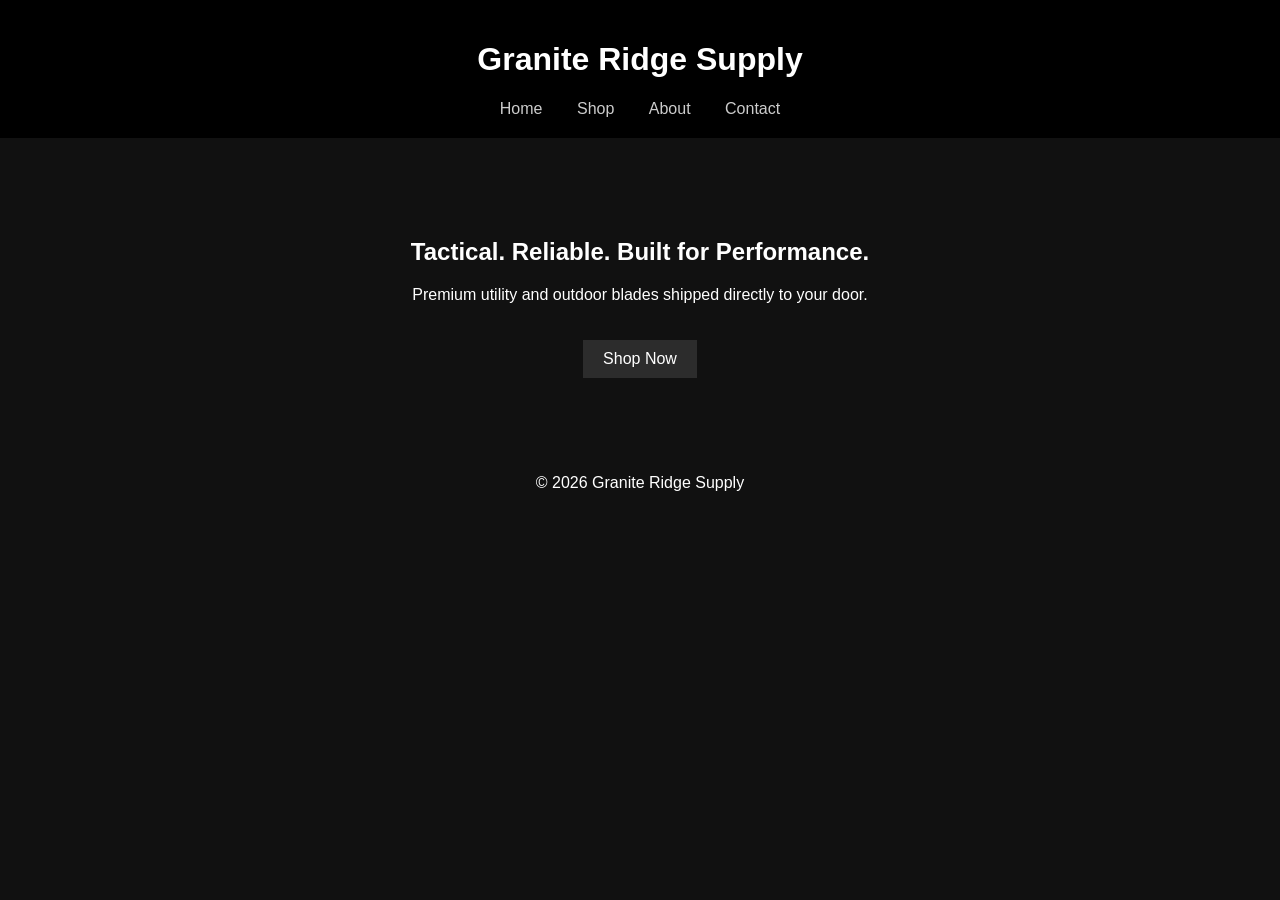
==== index.html @ 8416ae8d "Add files via upload" ====
<!DOCTYPE html>
<html lang="en">
<head>
    <meta charset="UTF-8">
    <title>Granite Ridge Supply | Tactical & Utility Blades</title>
    <link rel="stylesheet" href="assets/css/style.css">
</head>
<body>

<header>
    <h1>Granite Ridge Supply</h1>
    <nav>
        <a href="index.html">Home</a>
        <a href="shop.html">Shop</a>
        <a href="about.html">About</a>
        <a href="contact.html">Contact</a>
    </nav>
</header>

<section class="hero">
    <h2>Tactical. Reliable. Built for Performance.</h2>
    <p>Premium utility and outdoor blades shipped directly to your door.</p>
    <a href="shop.html" class="btn">Shop Now</a>
</section>

<footer>
    <p>© 2026 Granite Ridge Supply</p>
</footer>

</body>
</html>
---- assets/css/style.css ----
body {
    font-family: Arial, sans-serif;
    margin: 0;
    background: #111;
    color: #fff;
    text-align: center;
}

header {
    background: #000;
    padding: 20px;
}

nav a {
    color: #ccc;
    margin: 0 15px;
    text-decoration: none;
}

nav a:hover {
    color: #fff;
}

.hero {
    padding: 80px 20px;
}

.btn {
    background: #2c2c2c;
    padding: 10px 20px;
    color: white;
    text-decoration: none;
    display: inline-block;
    margin-top: 20px;
}

.product-grid {
    display: flex;
    justify-content: center;
    gap: 20px;
    flex-wrap: wrap;
}

.product-card {
    background: #1a1a1a;
    padding: 20px;
    width: 250px;
}
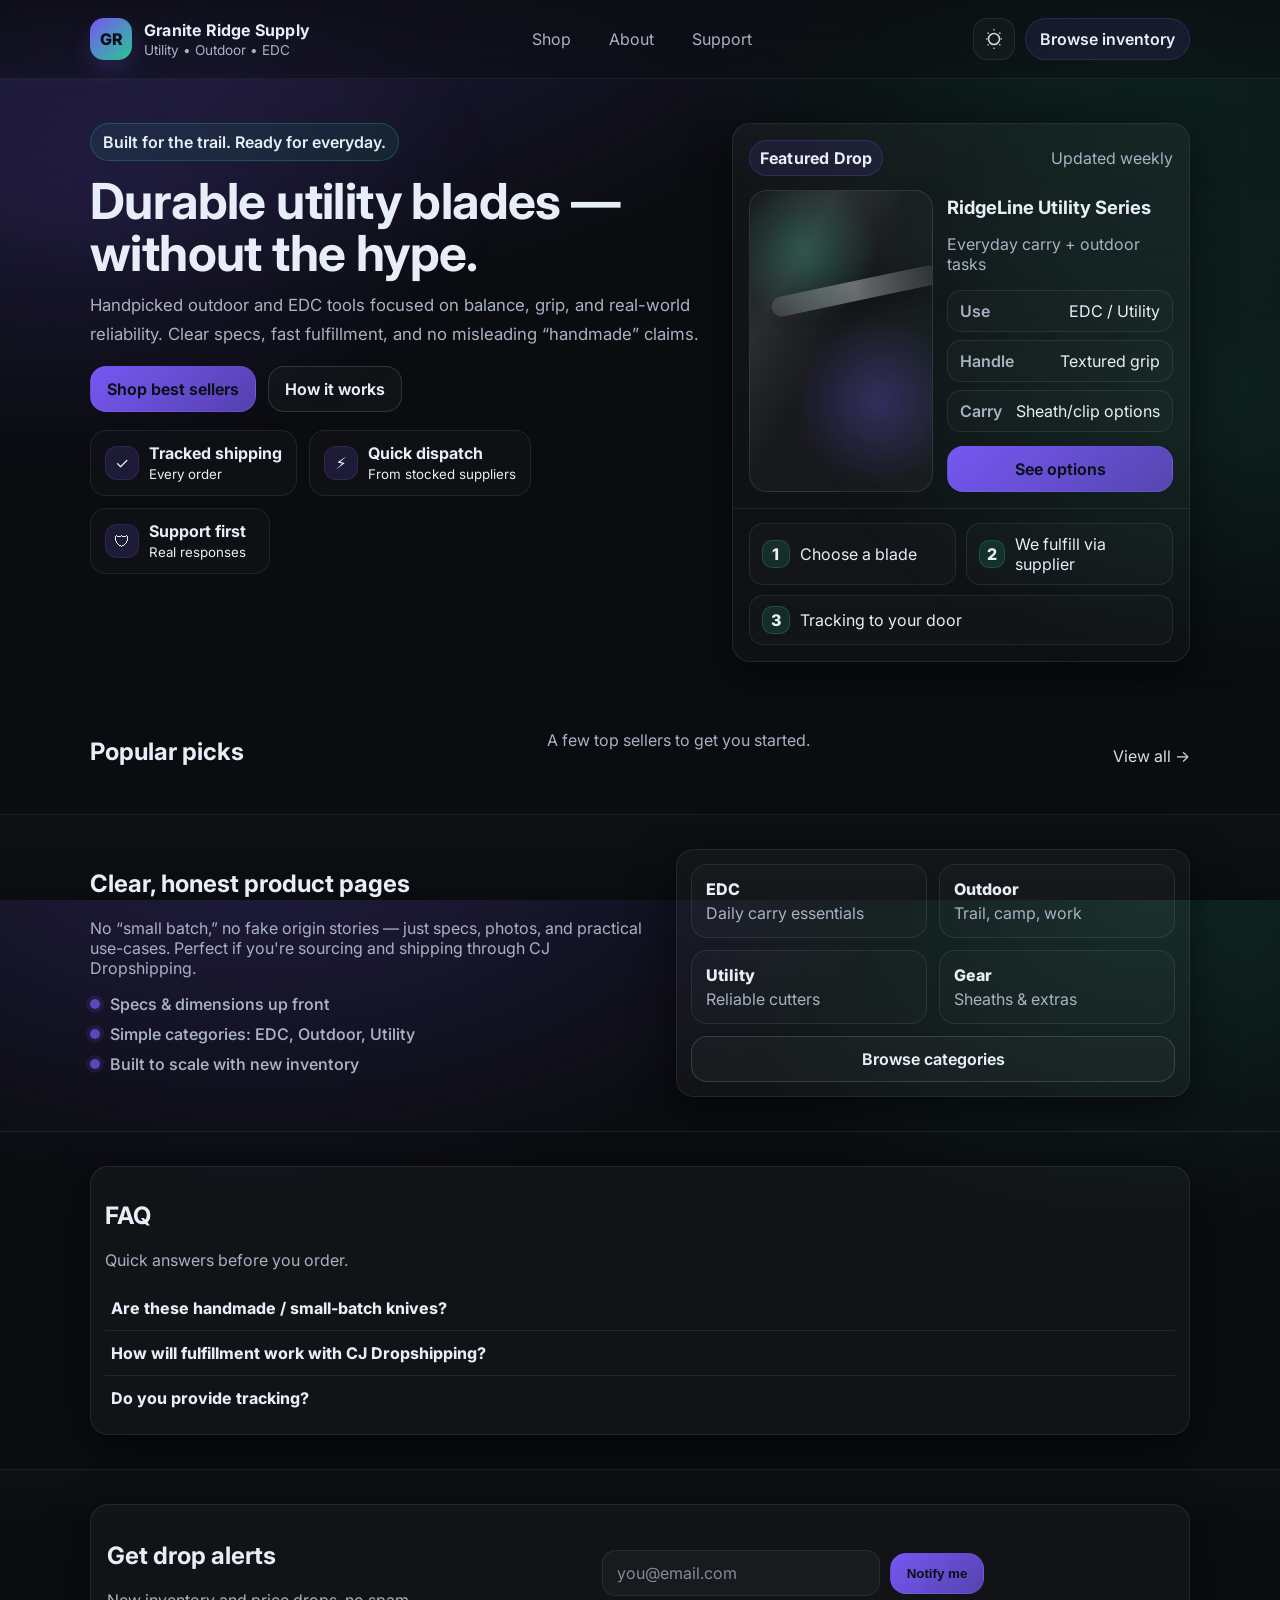
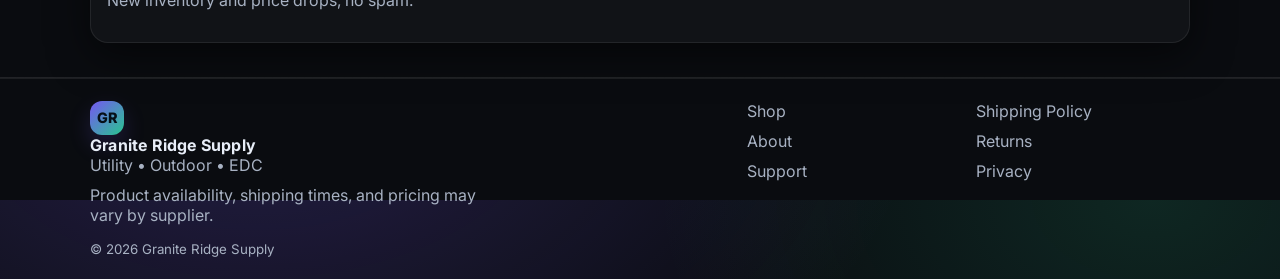
==== commit 2f01ee4a: "Add files via upload" ====
--- a/index.html
+++ b/index.html
@@ -1,31 +1,251 @@
 <!DOCTYPE html>
 <html lang="en">
 <head>
-    <meta charset="UTF-8">
-    <title>Granite Ridge Supply | Tactical & Utility Blades</title>
-    <link rel="stylesheet" href="assets/css/style.css">
+  <meta charset="UTF-8" />
+  <meta name="viewport" content="width=device-width, initial-scale=1" />
+  <title>Granite Ridge Supply | Utility & Outdoor Blades</title>
+  <meta name="description" content="Utility and outdoor blades selected for durability, performance, and everyday carry." />
+  <link rel="preconnect" href="https://fonts.googleapis.com">
+  <link rel="preconnect" href="https://fonts.gstatic.com" crossorigin>
+  <link href="https://fonts.googleapis.com/css2?family=Inter:wght@300;400;500;600;700&display=swap" rel="stylesheet">
+  <link rel="stylesheet" href="assets/css/style.css" />
 </head>
 <body>
-
-<header>
-    <h1>Granite Ridge Supply</h1>
-    <nav>
-        <a href="index.html">Home</a>
+  <div class="bg-glow" aria-hidden="true"></div>
+
+  <header class="site-header">
+    <div class="container header-inner">
+      <a class="brand" href="index.html" aria-label="Granite Ridge Supply home">
+        <span class="brand-mark">GR</span>
+        <span class="brand-text">
+          <span class="brand-name">Granite Ridge Supply</span>
+          <span class="brand-tag">Utility • Outdoor • EDC</span>
+        </span>
+      </a>
+
+      <nav class="nav" aria-label="Primary">
         <a href="shop.html">Shop</a>
         <a href="about.html">About</a>
-        <a href="contact.html">Contact</a>
-    </nav>
-</header>
-
-<section class="hero">
-    <h2>Tactical. Reliable. Built for Performance.</h2>
-    <p>Premium utility and outdoor blades shipped directly to your door.</p>
-    <a href="shop.html" class="btn">Shop Now</a>
-</section>
-
-<footer>
-    <p>© 2026 Granite Ridge Supply</p>
-</footer>
-
+        <a href="contact.html">Support</a>
+      </nav>
+
+      <div class="header-actions">
+        <button class="icon-btn" id="themeBtn" title="Toggle theme" aria-label="Toggle theme">
+          <svg viewBox="0 0 24 24" aria-hidden="true"><path d="M12 18a6 6 0 1 1 0-12 6 6 0 0 1 0 12Zm0-16h0Zm0 20h0ZM4 12h0Zm16 0h0ZM5.6 5.6h0Zm12.8 12.8h0ZM5.6 18.4h0Zm12.8-12.8h0"/></svg>
+        </button>
+        <a class="pill" href="shop.html">Browse inventory</a>
+      </div>
+
+      <button class="menu-btn" id="menuBtn" aria-label="Open menu">
+        <span></span><span></span><span></span>
+      </button>
+    </div>
+
+    <div class="mobile-nav" id="mobileNav">
+      <a href="shop.html">Shop</a>
+      <a href="about.html">About</a>
+      <a href="contact.html">Support</a>
+      <a class="pill" href="shop.html">Browse inventory</a>
+    </div>
+  </header>
+
+  <main>
+    <section class="hero">
+      <div class="container hero-grid">
+        <div class="hero-copy">
+          <div class="kicker">Built for the trail. Ready for everyday.</div>
+          <h1>Durable utility blades — without the hype.</h1>
+          <p class="sub">
+            Handpicked outdoor and EDC tools focused on balance, grip, and real-world reliability.
+            Clear specs, fast fulfillment, and no misleading “handmade” claims.
+          </p>
+
+          <div class="cta-row">
+            <a class="btn primary" href="shop.html">Shop best sellers</a>
+            <a class="btn ghost" href="#how">How it works</a>
+          </div>
+
+          <div class="trust-row" aria-label="Trust badges">
+            <div class="trust">
+              <span class="trust-ico">✓</span>
+              <span><strong>Tracked shipping</strong><br><small>Every order</small></span>
+            </div>
+            <div class="trust">
+              <span class="trust-ico">⚡</span>
+              <span><strong>Quick dispatch</strong><br><small>From stocked suppliers</small></span>
+            </div>
+            <div class="trust">
+              <span class="trust-ico">🛡</span>
+              <span><strong>Support first</strong><br><small>Real responses</small></span>
+            </div>
+          </div>
+        </div>
+
+        <div class="hero-card" role="region" aria-label="Featured drop">
+          <div class="card-top">
+            <span class="badge">Featured Drop</span>
+            <span class="muted">Updated weekly</span>
+          </div>
+
+          <div class="featured">
+            <div class="featured-art" aria-hidden="true">
+              <div class="blade"></div>
+              <div class="sheen"></div>
+            </div>
+            <div class="featured-meta">
+              <h3>RidgeLine Utility Series</h3>
+              <p class="muted">Everyday carry + outdoor tasks</p>
+              <ul class="specs">
+                <li><span>Use</span><span>EDC / Utility</span></li>
+                <li><span>Handle</span><span>Textured grip</span></li>
+                <li><span>Carry</span><span>Sheath/clip options</span></li>
+              </ul>
+              <a class="btn primary full" href="shop.html">See options</a>
+            </div>
+          </div>
+
+          <div class="card-bottom" id="how">
+            <div class="steps">
+              <div class="step"><span class="step-n">1</span><span>Choose a blade</span></div>
+              <div class="step"><span class="step-n">2</span><span>We fulfill via supplier</span></div>
+              <div class="step"><span class="step-n">3</span><span>Tracking to your door</span></div>
+            </div>
+          </div>
+        </div>
+      </div>
+    </section>
+
+    <section class="section">
+      <div class="container">
+        <div class="section-head">
+          <h2>Popular picks</h2>
+          <p class="muted">A few top sellers to get you started.</p>
+          <a class="link" href="shop.html">View all →</a>
+        </div>
+
+        <div class="grid cards" id="homeProducts"></div>
+      </div>
+    </section>
+
+    <section class="section alt">
+      <div class="container split">
+        <div>
+          <h2>Clear, honest product pages</h2>
+          <p class="muted">
+            No “small batch,” no fake origin stories — just specs, photos, and practical use-cases.
+            Perfect if you're sourcing and shipping through CJ Dropshipping.
+          </p>
+          <div class="bullets">
+            <div class="bullet"><span class="dot"></span>Specs & dimensions up front</div>
+            <div class="bullet"><span class="dot"></span>Simple categories: EDC, Outdoor, Utility</div>
+            <div class="bullet"><span class="dot"></span>Built to scale with new inventory</div>
+          </div>
+        </div>
+        <div class="panel">
+          <div class="panel-row">
+            <div class="panel-item">
+              <div class="panel-title">EDC</div>
+              <div class="panel-sub">Daily carry essentials</div>
+            </div>
+            <div class="panel-item">
+              <div class="panel-title">Outdoor</div>
+              <div class="panel-sub">Trail, camp, work</div>
+            </div>
+          </div>
+          <div class="panel-row">
+            <div class="panel-item">
+              <div class="panel-title">Utility</div>
+              <div class="panel-sub">Reliable cutters</div>
+            </div>
+            <div class="panel-item">
+              <div class="panel-title">Gear</div>
+              <div class="panel-sub">Sheaths & extras</div>
+            </div>
+          </div>
+          <a class="btn ghost full" href="shop.html">Browse categories</a>
+        </div>
+      </div>
+    </section>
+
+    <section class="section">
+      <div class="container">
+        <div class="faq">
+          <div class="faq-head">
+            <h2>FAQ</h2>
+            <p class="muted">Quick answers before you order.</p>
+          </div>
+
+          <details>
+            <summary>Are these handmade / small-batch knives?</summary>
+            <div class="faq-body">
+              No. We don’t claim handmade or small-batch manufacturing. We source products from suppliers and fulfill orders with tracking.
+            </div>
+          </details>
+
+          <details>
+            <summary>How will fulfillment work with CJ Dropshipping?</summary>
+            <div class="faq-body">
+              You’ll import CJ products into your catalog, then orders can be forwarded to CJ for fulfillment. This site layout is prepared for that inventory model.
+            </div>
+          </details>
+
+          <details>
+            <summary>Do you provide tracking?</summary>
+            <div class="faq-body">
+              Yes — tracking is provided on all orders that support it from the supplier/shipper.
+            </div>
+          </details>
+        </div>
+      </div>
+    </section>
+
+    <section class="section alt">
+      <div class="container newsletter">
+        <div>
+          <h2>Get drop alerts</h2>
+          <p class="muted">New inventory and price drops, no spam.</p>
+        </div>
+        <form class="form" onsubmit="return false;">
+          <input type="email" placeholder="you@email.com" aria-label="Email address" />
+          <button class="btn primary" id="notifyBtn" type="button">Notify me</button>
+        </form>
+        <small class="muted" id="notifyMsg"></small>
+      </div>
+    </section>
+  </main>
+
+  <footer class="site-footer">
+    <div class="container footer-grid">
+      <div>
+        <div class="brand-foot">
+          <span class="brand-mark small">GR</span>
+          <div>
+            <div class="brand-name">Granite Ridge Supply</div>
+            <div class="muted">Utility • Outdoor • EDC</div>
+          </div>
+        </div>
+        <p class="muted footer-note">
+          Product availability, shipping times, and pricing may vary by supplier.
+        </p>
+      </div>
+
+      <div class="footer-links">
+        <a href="shop.html">Shop</a>
+        <a href="about.html">About</a>
+        <a href="contact.html">Support</a>
+      </div>
+
+      <div class="footer-links">
+        <a href="#" onclick="alert('Add your policy page link here.'); return false;">Shipping Policy</a>
+        <a href="#" onclick="alert('Add your policy page link here.'); return false;">Returns</a>
+        <a href="#" onclick="alert('Add your policy page link here.'); return false;">Privacy</a>
+      </div>
+    </div>
+    <div class="container footer-bottom">
+      <small class="muted">© 2026 Granite Ridge Supply</small>
+    </div>
+  </footer>
+
+  <script src="assets/js/main.js"></script>
 </body>
 </html>
--- a/assets/css/style.css
+++ b/assets/css/style.css
@@ -1,49 +1,592 @@
-
-body {
-    font-family: Arial, sans-serif;
-    margin: 0;
-    background: #111;
-    color: #fff;
-    text-align: center;
-}
-
-header {
-    background: #000;
-    padding: 20px;
-}
-
-nav a {
-    color: #ccc;
-    margin: 0 15px;
-    text-decoration: none;
-}
-
-nav a:hover {
-    color: #fff;
-}
-
-.hero {
-    padding: 80px 20px;
-}
-
-.btn {
-    background: #2c2c2c;
-    padding: 10px 20px;
-    color: white;
-    text-decoration: none;
-    display: inline-block;
-    margin-top: 20px;
-}
-
-.product-grid {
-    display: flex;
-    justify-content: center;
-    gap: 20px;
-    flex-wrap: wrap;
-}
-
-.product-card {
-    background: #1a1a1a;
-    padding: 20px;
-    width: 250px;
-}
+/* Granite Ridge Supply v2 — premium, modern, CJ-ready */
+:root{
+  --bg:#0a0c10;
+  --panel:#0f131a;
+  --panel2:#0c1016;
+  --text:#e8eef8;
+  --muted:#a8b2c3;
+  --line:rgba(255,255,255,.08);
+  --shadow: 0 12px 40px rgba(0,0,0,.55);
+  --radius: 18px;
+  --accent:#7c5cff;
+  --accent2:#2ee6a6;
+  --danger:#ff4d4d;
+  --container: 1100px;
+}
+
+:root[data-theme="light"]{
+  --bg:#f6f7fb;
+  --panel:#ffffff;
+  --panel2:#f1f3f8;
+  --text:#101827;
+  --muted:#5a6477;
+  --line:rgba(16,24,39,.10);
+  --shadow: 0 12px 30px rgba(16,24,39,.12);
+}
+
+*{box-sizing:border-box}
+html,body{height:100%}
+body{
+  margin:0;
+  font-family: Inter, system-ui, -apple-system, Segoe UI, Roboto, Helvetica, Arial, sans-serif;
+  background: radial-gradient(1200px 700px at 20% -10%, rgba(124,92,255,.22), transparent 55%),
+              radial-gradient(900px 600px at 90% 0%, rgba(46,230,166,.12), transparent 55%),
+              var(--bg);
+  color:var(--text);
+}
+
+.bg-glow{
+  position:fixed; inset:-200px;
+  background:
+    radial-gradient(800px 500px at 15% 30%, rgba(124,92,255,.16), transparent 55%),
+    radial-gradient(700px 500px at 85% 45%, rgba(46,230,166,.10), transparent 60%);
+  filter: blur(20px);
+  pointer-events:none;
+  z-index:-1;
+}
+
+.container{
+  width:min(var(--container), calc(100% - 40px));
+  margin-inline:auto;
+}
+
+a{color:inherit; text-decoration:none}
+.muted{color:var(--muted)}
+.small{font-size:.9rem}
+.lead{font-size:1.05rem; line-height:1.75}
+code{background:rgba(255,255,255,.06); padding:.12rem .35rem; border-radius:.4rem; border:1px solid var(--line)}
+
+.site-header{
+  position:sticky; top:0; z-index:20;
+  backdrop-filter: blur(10px);
+  background: linear-gradient(to bottom, rgba(10,12,16,.75), rgba(10,12,16,.45));
+  border-bottom:1px solid var(--line);
+}
+:root[data-theme="light"] .site-header{
+  background: linear-gradient(to bottom, rgba(246,247,251,.85), rgba(246,247,251,.55));
+}
+
+.site-header.compact .header-inner{padding:14px 0}
+.header-inner{
+  display:flex;
+  align-items:center;
+  justify-content:space-between;
+  gap:14px;
+  padding:18px 0;
+}
+
+.brand{
+  display:flex; align-items:center; gap:12px;
+}
+.brand-mark{
+  width:42px; height:42px;
+  border-radius:14px;
+  display:grid; place-items:center;
+  font-weight:800;
+  background: linear-gradient(135deg, rgba(124,92,255,.95), rgba(46,230,166,.85));
+  color:#061018;
+  box-shadow: 0 10px 22px rgba(124,92,255,.18);
+}
+.brand-mark.small{width:34px; height:34px; border-radius:12px; font-size:.9rem}
+.brand-name{font-weight:700; letter-spacing:.2px}
+.brand-tag{display:block; font-size:.85rem; color:var(--muted); margin-top:2px}
+
+.nav{
+  display:flex; gap:18px;
+  align-items:center;
+}
+.nav a{
+  padding:10px 10px;
+  border-radius:12px;
+  color:var(--muted);
+}
+.nav a:hover{color:var(--text); background:rgba(255,255,255,.05)}
+.nav a.active{color:var(--text); background:rgba(124,92,255,.14); border:1px solid rgba(124,92,255,.18)}
+
+.header-actions{display:flex; align-items:center; gap:10px}
+.pill{
+  padding:10px 14px;
+  border-radius:999px;
+  border:1px solid rgba(124,92,255,.22);
+  background: rgba(124,92,255,.10);
+  color:var(--text);
+  font-weight:600;
+}
+.pill:hover{background: rgba(124,92,255,.16)}
+
+.icon-btn{
+  width:42px; height:42px;
+  border-radius:14px;
+  border:1px solid var(--line);
+  background: rgba(255,255,255,.03);
+  color:var(--text);
+  display:grid; place-items:center;
+  cursor:pointer;
+}
+.icon-btn svg{width:22px; height:22px; fill:none; stroke:currentColor; stroke-width:1.7; stroke-linecap:round; stroke-linejoin:round; opacity:.9}
+.icon-btn:hover{background: rgba(255,255,255,.06)}
+
+.menu-btn{
+  display:none;
+  width:42px; height:42px;
+  border-radius:14px;
+  border:1px solid var(--line);
+  background: rgba(255,255,255,.03);
+  cursor:pointer;
+}
+.menu-btn span{
+  display:block;
+  width:18px; height:2px;
+  background: var(--text);
+  margin:4px auto;
+  border-radius:2px;
+  opacity:.85;
+}
+
+.mobile-nav{
+  display:none;
+  padding:10px 20px 18px;
+  border-top:1px solid var(--line);
+}
+.mobile-nav a{
+  display:block;
+  padding:12px 12px;
+  border-radius:14px;
+  color:var(--muted);
+}
+.mobile-nav a:hover{color:var(--text); background:rgba(255,255,255,.05)}
+.mobile-nav .pill{display:inline-block; margin-top:10px}
+
+.hero{
+  padding:44px 0 18px;
+}
+.hero-grid{
+  display:grid;
+  grid-template-columns: 1.15fr .85fr;
+  gap:22px;
+  align-items:stretch;
+}
+.kicker{
+  display:inline-flex; gap:10px;
+  padding:8px 12px;
+  border:1px solid rgba(46,230,166,.22);
+  background: rgba(46,230,166,.08);
+  border-radius:999px;
+  font-weight:600;
+  color:var(--text);
+  margin-bottom:14px;
+}
+h1{
+  margin:0 0 12px;
+  font-size: clamp(2.15rem, 4.2vw, 3.1rem);
+  line-height:1.05;
+  letter-spacing:-.6px;
+}
+.sub{font-size:1.05rem; line-height:1.7; color:var(--muted); margin:0 0 18px}
+
+.cta-row{display:flex; gap:12px; flex-wrap:wrap}
+.btn{
+  border-radius:16px;
+  padding:12px 16px;
+  border:1px solid var(--line);
+  background: rgba(255,255,255,.03);
+  color:var(--text);
+  font-weight:650;
+  cursor:pointer;
+  display:inline-flex;
+  align-items:center;
+  justify-content:center;
+  gap:10px;
+}
+.btn:hover{background: rgba(255,255,255,.06)}
+.btn.primary{
+  border-color: rgba(124,92,255,.30);
+  background: linear-gradient(135deg, rgba(124,92,255,.95), rgba(124,92,255,.65));
+  color:#081018;
+}
+.btn.primary:hover{filter:brightness(1.05)}
+.btn.ghost{
+  border-color: rgba(255,255,255,.14);
+}
+.btn.full{width:100%}
+
+.trust-row{
+  display:flex;
+  gap:12px;
+  margin-top:18px;
+  flex-wrap:wrap;
+}
+.trust{
+  display:flex; gap:10px;
+  align-items:center;
+  padding:12px 14px;
+  border-radius:16px;
+  border:1px solid var(--line);
+  background: rgba(255,255,255,.02);
+  min-width: 180px;
+}
+.trust-ico{
+  width:34px; height:34px;
+  border-radius:12px;
+  display:grid; place-items:center;
+  background: rgba(124,92,255,.14);
+  border:1px solid rgba(124,92,255,.18);
+}
+
+.hero-card{
+  border:1px solid var(--line);
+  background: linear-gradient(180deg, rgba(255,255,255,.04), rgba(255,255,255,.02));
+  border-radius: var(--radius);
+  box-shadow: var(--shadow);
+  overflow:hidden;
+  display:flex;
+  flex-direction:column;
+}
+.card-top{
+  display:flex; justify-content:space-between; align-items:center;
+  padding:16px 16px 0;
+}
+.badge{
+  display:inline-flex;
+  padding:7px 10px;
+  border-radius:999px;
+  border:1px solid rgba(124,92,255,.22);
+  background: rgba(124,92,255,.10);
+  font-weight:700;
+  letter-spacing:.2px;
+}
+.featured{
+  display:grid;
+  grid-template-columns: .9fr 1.1fr;
+  gap:14px;
+  padding:14px 16px 16px;
+}
+.featured-art{
+  border-radius:18px;
+  border:1px solid rgba(255,255,255,.10);
+  background: radial-gradient(120px 120px at 30% 20%, rgba(46,230,166,.22), transparent 60%),
+              radial-gradient(140px 140px at 70% 70%, rgba(124,92,255,.28), transparent 60%),
+              rgba(255,255,255,.03);
+  position:relative;
+  min-height: 210px;
+  overflow:hidden;
+}
+.blade{
+  position:absolute;
+  width:170px; height:20px;
+  left:20px; top:90px;
+  background: linear-gradient(90deg, rgba(255,255,255,.10), rgba(255,255,255,.35), rgba(255,255,255,.08));
+  border-radius: 999px;
+  transform: rotate(-12deg);
+  box-shadow: 0 8px 24px rgba(0,0,0,.35);
+}
+.blade.big{width:240px; height:24px; left:40px; top:120px}
+.sheen{
+  position:absolute;
+  inset:-60px;
+  background: linear-gradient(120deg, transparent 35%, rgba(255,255,255,.10) 50%, transparent 65%);
+  transform: translateX(-30%);
+  animation: sheen 5.2s ease-in-out infinite;
+  opacity:.8;
+}
+@keyframes sheen{
+  0%{transform: translateX(-35%)}
+  50%{transform: translateX(35%)}
+  100%{transform: translateX(-35%)}
+}
+.featured-meta h3{margin:6px 0 6px; font-size:1.15rem}
+.specs{
+  list-style:none; padding:0; margin:12px 0 14px;
+  display:flex; flex-direction:column; gap:8px;
+}
+.specs li{
+  display:flex; justify-content:space-between; gap:10px;
+  padding:10px 12px;
+  border-radius:14px;
+  border:1px solid rgba(255,255,255,.08);
+  background: rgba(255,255,255,.02);
+}
+.specs li span:first-child{color:var(--muted); font-weight:600}
+
+.card-bottom{
+  border-top:1px solid var(--line);
+  padding:14px 16px 16px;
+}
+.steps{
+  display:flex; gap:10px; flex-wrap:wrap;
+}
+.step{
+  flex:1;
+  min-width: 150px;
+  display:flex; gap:10px; align-items:center;
+  padding:10px 12px;
+  border-radius:14px;
+  border:1px solid rgba(255,255,255,.08);
+  background: rgba(255,255,255,.02);
+}
+.step-n{
+  width:28px; height:28px;
+  border-radius:10px;
+  display:grid; place-items:center;
+  background: rgba(46,230,166,.12);
+  border:1px solid rgba(46,230,166,.18);
+  font-weight:800;
+}
+
+.section{padding:34px 0}
+.section.alt{
+  background: linear-gradient(180deg, rgba(255,255,255,.02), transparent 35%);
+  border-top:1px solid var(--line);
+  border-bottom:1px solid var(--line);
+}
+.section-head{
+  display:flex;
+  align-items:flex-end;
+  justify-content:space-between;
+  gap:12px;
+  margin-bottom:14px;
+}
+.section-head h2{margin:0}
+.link{color:var(--text); opacity:.92}
+.link:hover{text-decoration:underline}
+
+.grid.cards{
+  display:grid;
+  grid-template-columns: repeat(4, 1fr);
+  gap:14px;
+}
+.card{
+  border:1px solid var(--line);
+  background: rgba(255,255,255,.03);
+  border-radius: var(--radius);
+  padding:16px;
+  box-shadow: 0 10px 30px rgba(0,0,0,.25);
+}
+.product-card{
+  border:1px solid var(--line);
+  background: rgba(255,255,255,.03);
+  border-radius: var(--radius);
+  overflow:hidden;
+  box-shadow: 0 10px 28px rgba(0,0,0,.25);
+  display:flex; flex-direction:column;
+  min-height: 260px;
+}
+.p-img{
+  height:140px;
+  background:
+    radial-gradient(140px 140px at 25% 25%, rgba(124,92,255,.22), transparent 60%),
+    radial-gradient(160px 160px at 70% 70%, rgba(46,230,166,.14), transparent 60%),
+    rgba(255,255,255,.03);
+  border-bottom:1px solid rgba(255,255,255,.08);
+  position:relative;
+}
+.p-img::after{
+  content:"";
+  position:absolute;
+  width:160px; height:18px;
+  left:18px; top:70px;
+  background: linear-gradient(90deg, rgba(255,255,255,.10), rgba(255,255,255,.35), rgba(255,255,255,.08));
+  border-radius: 999px;
+  transform: rotate(-10deg);
+  box-shadow: 0 8px 24px rgba(0,0,0,.30);
+}
+.p-body{padding:14px 14px 16px; display:flex; flex-direction:column; gap:10px; flex:1}
+.p-title{font-weight:750}
+.p-meta{display:flex; justify-content:space-between; gap:10px; align-items:center}
+.price{font-weight:800; font-size:1.1rem}
+.tag{
+  font-size:.8rem;
+  padding:6px 10px;
+  border-radius:999px;
+  border:1px solid rgba(46,230,166,.20);
+  background: rgba(46,230,166,.10);
+  color:var(--text);
+  font-weight:700;
+}
+.p-actions{display:flex; gap:10px; margin-top:auto}
+.p-actions .btn{flex:1; padding:10px 12px; border-radius:14px}
+
+.split{
+  display:grid;
+  grid-template-columns: 1.05fr .95fr;
+  gap:18px;
+  align-items:stretch;
+}
+.bullets{display:flex; flex-direction:column; gap:10px; margin-top:14px}
+.bullet{display:flex; gap:10px; align-items:center; color:var(--muted); font-weight:550}
+.dot{
+  width:10px; height:10px; border-radius:999px;
+  background: rgba(124,92,255,.70);
+  box-shadow: 0 0 0 4px rgba(124,92,255,.12);
+}
+.panel{
+  border:1px solid var(--line);
+  background: rgba(255,255,255,.03);
+  border-radius: var(--radius);
+  padding:14px;
+  box-shadow: var(--shadow);
+  display:flex; flex-direction:column; gap:12px;
+}
+.panel-row{display:grid; grid-template-columns:1fr 1fr; gap:12px}
+.panel-item{
+  border:1px solid rgba(255,255,255,.08);
+  background: rgba(255,255,255,.02);
+  border-radius:16px;
+  padding:14px;
+}
+.panel-title{font-weight:800}
+.panel-sub{color:var(--muted); margin-top:4px}
+
+.faq{
+  border:1px solid var(--line);
+  background: rgba(255,255,255,.03);
+  border-radius: var(--radius);
+  padding:14px;
+  box-shadow: var(--shadow);
+}
+.faq-head{margin-bottom:8px}
+details{
+  border-top:1px solid rgba(255,255,255,.08);
+  padding:12px 6px;
+}
+details:first-of-type{border-top:none}
+summary{
+  cursor:pointer;
+  font-weight:750;
+  list-style:none;
+}
+summary::-webkit-details-marker{display:none}
+.faq-body{color:var(--muted); margin-top:10px; line-height:1.7}
+
+.newsletter{
+  display:flex; justify-content:space-between; align-items:center;
+  gap:12px; flex-wrap:wrap;
+  border:1px solid var(--line);
+  background: rgba(255,255,255,.03);
+  border-radius: var(--radius);
+  padding:16px;
+  box-shadow: var(--shadow);
+}
+.form{display:flex; gap:10px; align-items:center; flex-wrap:wrap}
+input, textarea, select{
+  font: inherit;
+  color:var(--text);
+  background: rgba(255,255,255,.03);
+  border:1px solid var(--line);
+  border-radius:14px;
+  padding:12px 14px;
+  outline:none;
+}
+input::placeholder, textarea::placeholder{color:rgba(168,178,195,.75)}
+input:focus, textarea:focus, select:focus{border-color: rgba(124,92,255,.35); box-shadow: 0 0 0 4px rgba(124,92,255,.12)}
+.select{min-width: 180px}
+.search input{min-width: 280px}
+
+.site-footer{
+  border-top:1px solid var(--line);
+  padding:22px 0;
+}
+.footer-grid{
+  display:grid;
+  grid-template-columns: 1.2fr .4fr .4fr;
+  gap:14px;
+  align-items:start;
+}
+.footer-links{display:flex; flex-direction:column; gap:10px}
+.footer-links a{color:var(--muted)}
+.footer-links a:hover{color:var(--text)}
+.footer-note{margin-top:10px; max-width: 42ch}
+.footer-bottom{display:flex; justify-content:space-between; align-items:center; gap:10px}
+
+.shop-head{
+  display:flex;
+  justify-content:space-between;
+  align-items:flex-end;
+  gap:14px;
+  flex-wrap:wrap;
+  margin-bottom:14px;
+}
+.page-title{margin:0 0 6px}
+.shop-tools{
+  display:flex;
+  gap:10px;
+  align-items:center;
+  flex-wrap:wrap;
+}
+
+.notice{
+  margin-top:16px;
+  border:1px dashed rgba(124,92,255,.35);
+  background: rgba(124,92,255,.08);
+  border-radius: var(--radius);
+  padding:14px;
+  color: var(--text);
+}
+.notice strong{font-weight:850}
+
+.narrow{max-width: 760px}
+.stack{display:flex; flex-direction:column; gap:12px}
+.field span{display:block; margin-bottom:6px; color:var(--muted); font-weight:650}
+
+.product{
+  display:grid;
+  grid-template-columns: 1.05fr .95fr;
+  gap:18px;
+  align-items:start;
+  margin-top:14px;
+}
+.product-media .media-slab{
+  border:1px solid var(--line);
+  background: rgba(255,255,255,.03);
+  border-radius: var(--radius);
+  overflow:hidden;
+  box-shadow: var(--shadow);
+}
+.media-art{
+  position:relative;
+  height: 360px;
+  background:
+    radial-gradient(220px 220px at 25% 30%, rgba(46,230,166,.14), transparent 60%),
+    radial-gradient(240px 240px at 75% 65%, rgba(124,92,255,.22), transparent 60%),
+    rgba(255,255,255,.02);
+}
+.media-thumbs{
+  display:flex; gap:10px; margin-top:12px;
+}
+.thumb{
+  width:72px; height:54px;
+  border-radius:14px;
+  border:1px solid var(--line);
+  background: rgba(255,255,255,.03);
+  cursor:pointer;
+}
+.thumb.active{border-color: rgba(124,92,255,.35); box-shadow: 0 0 0 4px rgba(124,92,255,.12)}
+
+.product-info .badge-row{display:flex; justify-content:space-between; align-items:center; gap:10px; flex-wrap:wrap}
+.price-row{display:flex; justify-content:space-between; align-items:center; gap:10px; margin:12px 0}
+.rating{color:var(--text); opacity:.95}
+.buy-row{display:flex; gap:10px; flex-wrap:wrap}
+.spec-card{
+  margin-top:14px;
+  border:1px solid var(--line);
+  background: rgba(255,255,255,.03);
+  border-radius: var(--radius);
+  padding:14px;
+  box-shadow: var(--shadow);
+}
+.spec-title{font-weight:850; margin-bottom:10px}
+
+@media (max-width: 980px){
+  .hero-grid, .split, .product{grid-template-columns:1fr}
+  .featured{grid-template-columns:1fr}
+  .grid.cards{grid-template-columns: repeat(2, 1fr)}
+  .footer-grid{grid-template-columns:1fr}
+}
+@media (max-width: 720px){
+  .nav{display:none}
+  .menu-btn{display:block}
+  .header-actions .pill{display:none}
+  .mobile-nav{display:none}
+  .grid.cards{grid-template-columns: 1fr}
+  .search input{min-width: 100%}
+}
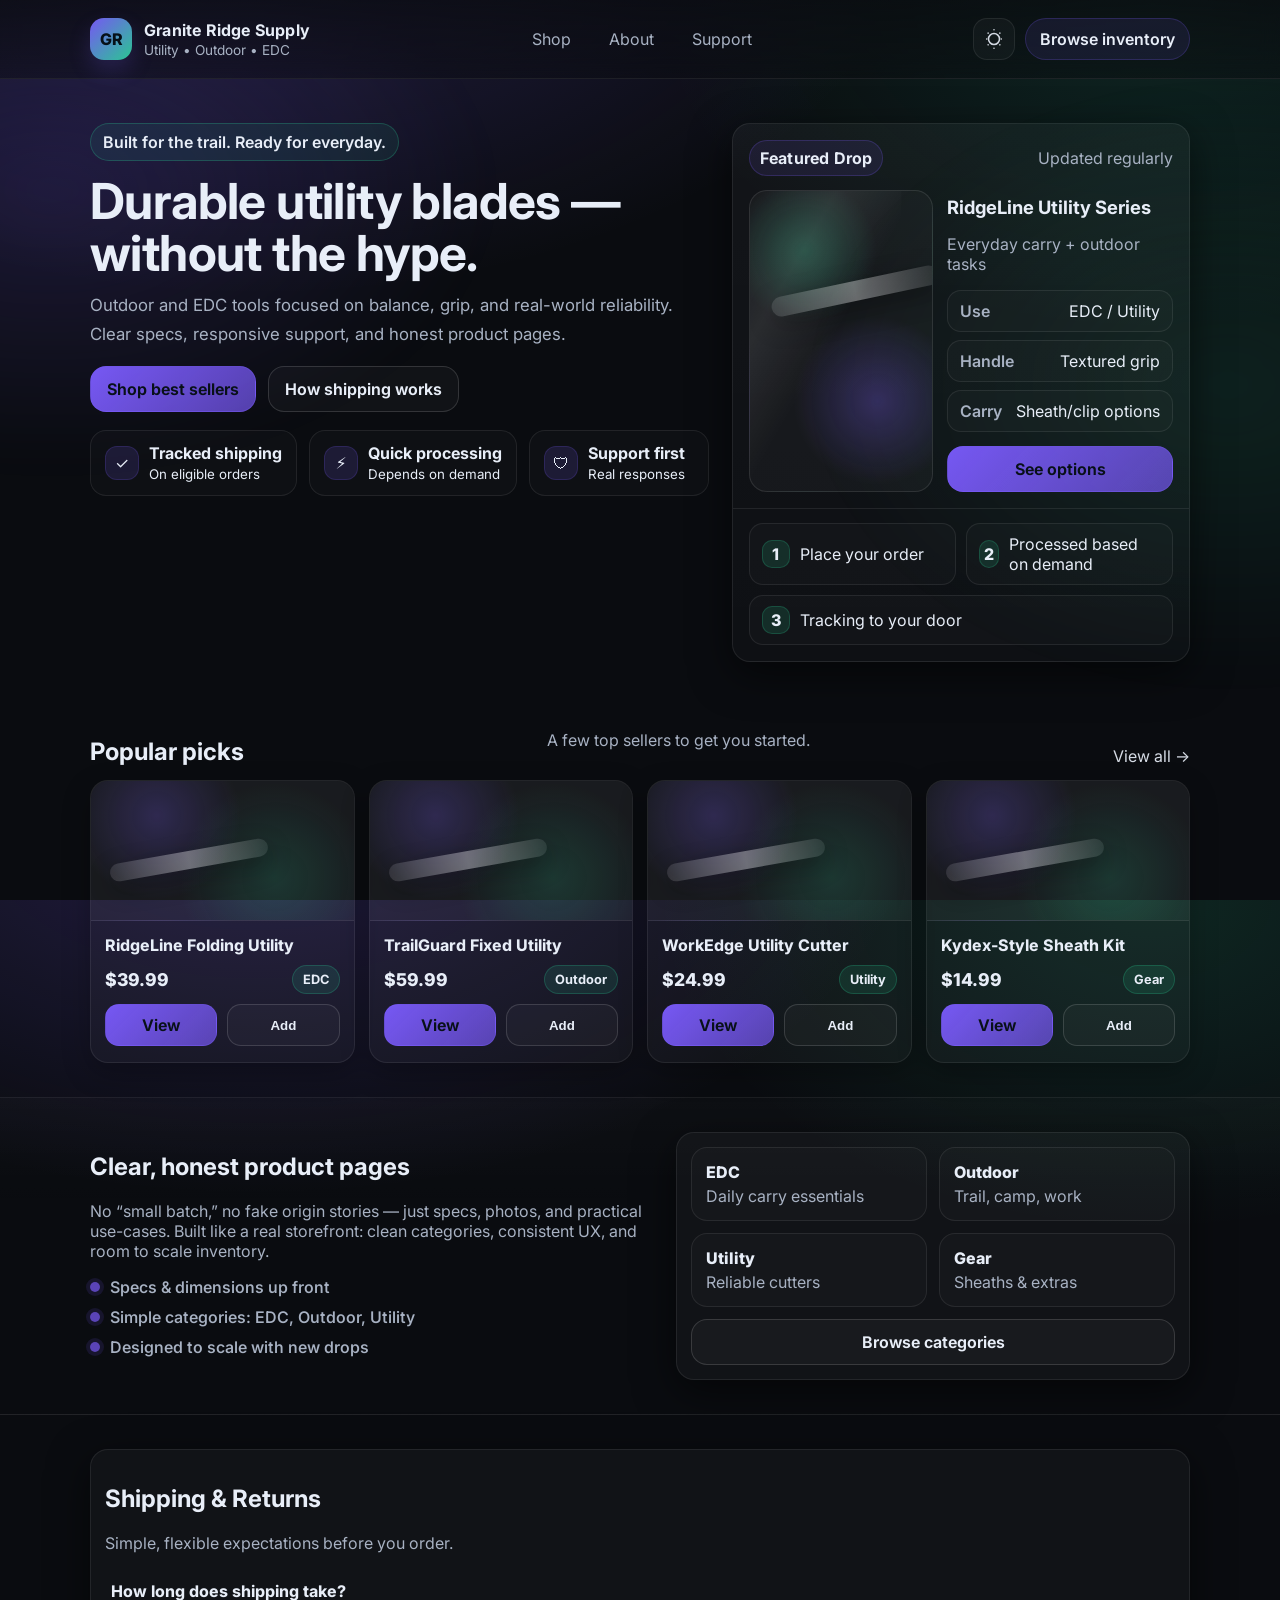
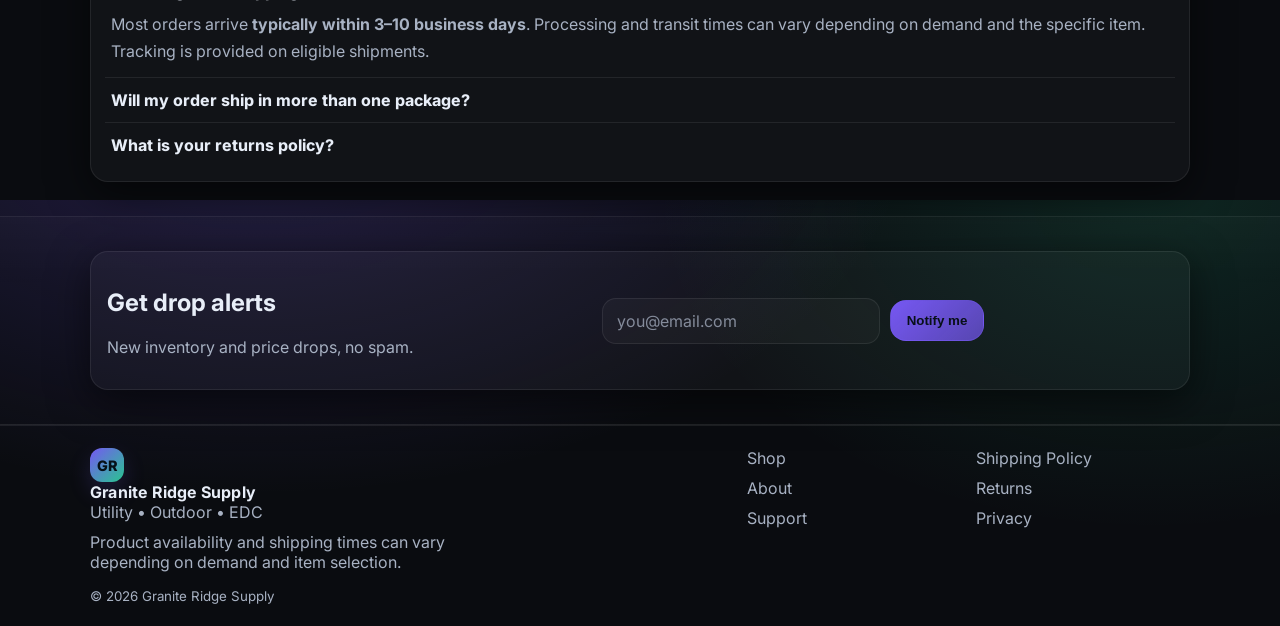
==== commit c699d414: "Add files via upload" ====
--- a/index.html
+++ b/index.html
@@ -56,23 +56,23 @@
           <div class="kicker">Built for the trail. Ready for everyday.</div>
           <h1>Durable utility blades — without the hype.</h1>
           <p class="sub">
-            Handpicked outdoor and EDC tools focused on balance, grip, and real-world reliability.
-            Clear specs, fast fulfillment, and no misleading “handmade” claims.
+            Outdoor and EDC tools focused on balance, grip, and real-world reliability.
+            Clear specs, responsive support, and honest product pages.
           </p>
 
           <div class="cta-row">
             <a class="btn primary" href="shop.html">Shop best sellers</a>
-            <a class="btn ghost" href="#how">How it works</a>
+            <a class="btn ghost" href="#how">How shipping works</a>
           </div>
 
           <div class="trust-row" aria-label="Trust badges">
             <div class="trust">
               <span class="trust-ico">✓</span>
-              <span><strong>Tracked shipping</strong><br><small>Every order</small></span>
+              <span><strong>Tracked shipping</strong><br><small>On eligible orders</small></span>
             </div>
             <div class="trust">
               <span class="trust-ico">⚡</span>
-              <span><strong>Quick dispatch</strong><br><small>From stocked suppliers</small></span>
+              <span><strong>Quick processing</strong><br><small>Depends on demand</small></span>
             </div>
             <div class="trust">
               <span class="trust-ico">🛡</span>
@@ -84,7 +84,7 @@
         <div class="hero-card" role="region" aria-label="Featured drop">
           <div class="card-top">
             <span class="badge">Featured Drop</span>
-            <span class="muted">Updated weekly</span>
+            <span class="muted">Updated regularly</span>
           </div>
 
           <div class="featured">
@@ -106,8 +106,8 @@
 
           <div class="card-bottom" id="how">
             <div class="steps">
-              <div class="step"><span class="step-n">1</span><span>Choose a blade</span></div>
-              <div class="step"><span class="step-n">2</span><span>We fulfill via supplier</span></div>
+              <div class="step"><span class="step-n">1</span><span>Place your order</span></div>
+              <div class="step"><span class="step-n">2</span><span>Processed based on demand</span></div>
               <div class="step"><span class="step-n">3</span><span>Tracking to your door</span></div>
             </div>
           </div>
@@ -133,12 +133,12 @@
           <h2>Clear, honest product pages</h2>
           <p class="muted">
             No “small batch,” no fake origin stories — just specs, photos, and practical use-cases.
-            Perfect if you're sourcing and shipping through CJ Dropshipping.
+            Built like a real storefront: clean categories, consistent UX, and room to scale inventory.
           </p>
           <div class="bullets">
             <div class="bullet"><span class="dot"></span>Specs & dimensions up front</div>
             <div class="bullet"><span class="dot"></span>Simple categories: EDC, Outdoor, Utility</div>
-            <div class="bullet"><span class="dot"></span>Built to scale with new inventory</div>
+            <div class="bullet"><span class="dot"></span>Designed to scale with new drops</div>
           </div>
         </div>
         <div class="panel">
@@ -171,28 +171,29 @@
       <div class="container">
         <div class="faq">
           <div class="faq-head">
-            <h2>FAQ</h2>
-            <p class="muted">Quick answers before you order.</p>
-          </div>
+            <h2>Shipping & Returns</h2>
+            <p class="muted">Simple, flexible expectations before you order.</p>
+          </div>
+
+          <details open>
+            <summary>How long does shipping take?</summary>
+            <div class="faq-body">
+              Most orders arrive <strong>typically within 3–10 business days</strong>. Processing and transit times can vary depending on demand and the specific item.
+              Tracking is provided on eligible shipments.
+            </div>
+          </details>
 
           <details>
-            <summary>Are these handmade / small-batch knives?</summary>
+            <summary>Will my order ship in more than one package?</summary>
             <div class="faq-body">
-              No. We don’t claim handmade or small-batch manufacturing. We source products from suppliers and fulfill orders with tracking.
+              Sometimes. If items are stored in different locations or require separate packaging, your order may arrive in multiple shipments.
             </div>
           </details>
 
           <details>
-            <summary>How will fulfillment work with CJ Dropshipping?</summary>
+            <summary>What is your returns policy?</summary>
             <div class="faq-body">
-              You’ll import CJ products into your catalog, then orders can be forwarded to CJ for fulfillment. This site layout is prepared for that inventory model.
-            </div>
-          </details>
-
-          <details>
-            <summary>Do you provide tracking?</summary>
-            <div class="faq-body">
-              Yes — tracking is provided on all orders that support it from the supplier/shipper.
+              Returns are accepted for unused items in original condition within your stated policy window. Add your exact policy text on a dedicated Returns page.
             </div>
           </details>
         </div>
@@ -225,7 +226,7 @@
           </div>
         </div>
         <p class="muted footer-note">
-          Product availability, shipping times, and pricing may vary by supplier.
+          Product availability and shipping times can vary depending on demand and item selection.
         </p>
       </div>
 
@@ -246,6 +247,7 @@
     </div>
   </footer>
 
+  <script src="assets/js/catalog.js"></script>
   <script src="assets/js/main.js"></script>
 </body>
 </html>
